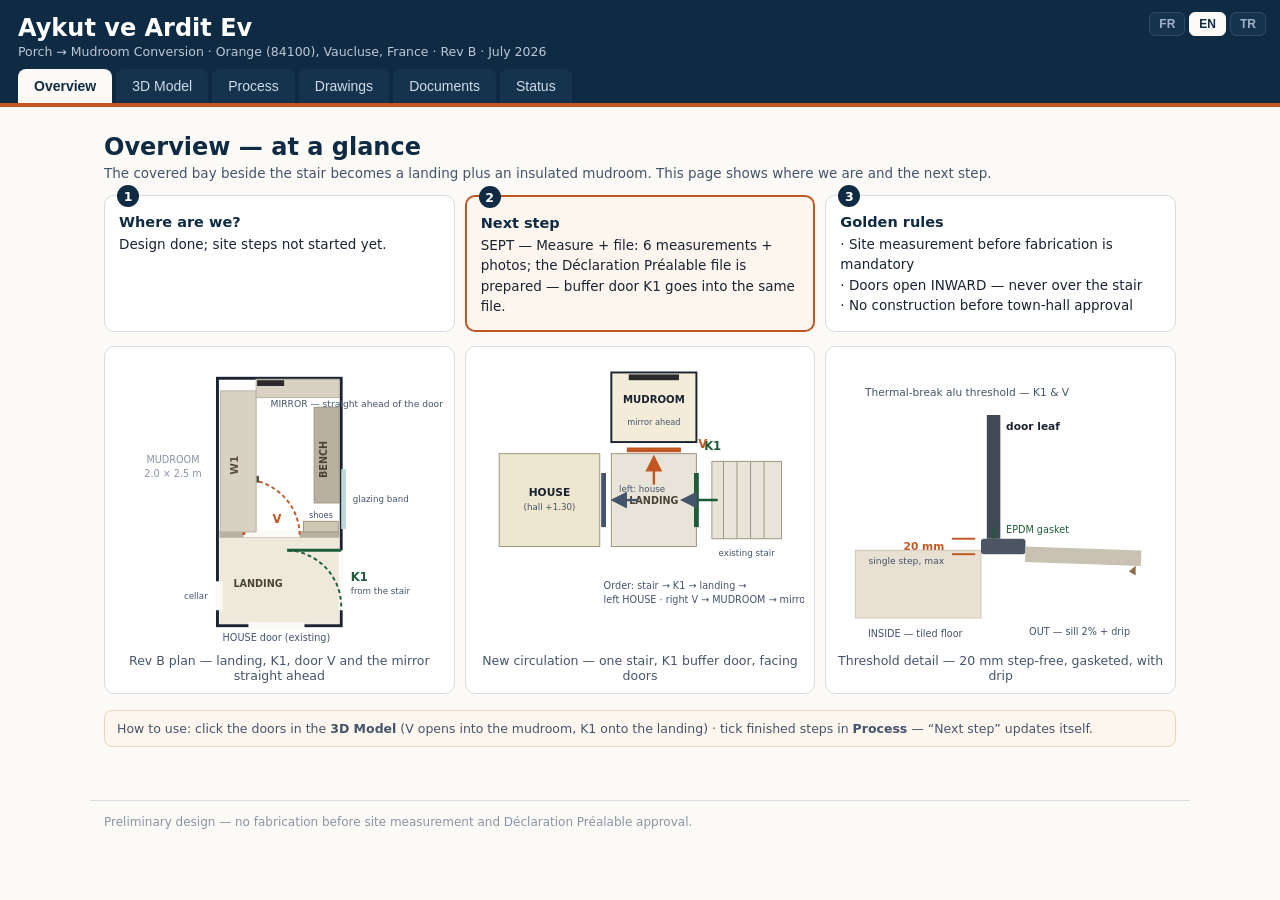
==== index.html @ 65306c1e "Portal yayın paketi: 2026-07-22T12:22Z" ====
<!DOCTYPE html>
<html lang="tr">
<head>
<meta charset="utf-8">
<meta name="viewport" content="width=device-width, initial-scale=1">
<meta name="robots" content="noindex">
<meta name="description" content="Aykut ve Ardit Ev — sundurma → vestiyer dönüşümü proje portalı (Orange, Fransa)">
<link rel="icon" href="data:image/svg+xml,<svg xmlns='http://www.w3.org/2000/svg' viewBox='0 0 16 16'><rect width='16' height='16' rx='3' fill='%230f2a43'/><rect x='4' y='6' width='8' height='7' fill='%23c05621'/></svg>">
<title>Aykut ve Ardit Ev — Proje Portalı</title>
<link rel="stylesheet" href="css/portal.css">
<script type="importmap">{"imports":{"three":"./vendor/three.module.js"}}</script>
</head>
<body>
<header>
  <div class="baslik">
    <h1 data-i="h1">Aykut ve Ardit Ev</h1>
    <p data-i="baslik.alt">Sundurma → Vestiyer Dönüşümü · Orange (84100), Vaucluse, Fransa · Rev B · Temmuz 2026</p>
  </div>
  <div id="dil-secici" aria-label="Langue / Language / Dil">
    <button data-dil="fr">FR</button><button data-dil="en">EN</button><button data-dil="tr" class="aktif">TR</button>
  </div>
  <nav id="sekmeler">
    <button data-tab="ozet" class="aktif" data-i="tab.ozet">Özet</button>
    <button data-tab="model" data-i="tab.model">3B Model</button>
    <button data-tab="surec" data-i="tab.surec">Süreç</button>
    <button data-tab="cizimler" data-i="tab.cizimler">Çizimler</button>
    <button data-tab="dokumanlar" data-i="tab.dokumanlar">Dokümanlar</button>
    <button data-tab="durum" data-i="tab.durum">Durum</button>
  </nav>
</header>

<main>
  <!-- ⓪ ÖZET -->
  <section id="tab-ozet" class="tab acik-tab">
    <h2 data-i="ozet.h">Özet — bir bakışta</h2>
    <p class="alt" data-i="ozet.alt">Merdiven yanındaki sundurma gözü; sahanlık + yalıtımlı vestiyer olarak dönüşüyor. Bu sayfa nerede olduğumuzu ve sıradaki adımı gösterir.</p>
    <div class="ozet-kartlar">
      <div class="ozet-kart"><div class="no">1</div><b data-i="ozet.k1">Neredeyiz?</b><span id="ozet-simdi">—</span></div>
      <div class="ozet-kart vurgu"><div class="no">2</div><b data-i="ozet.k2">Sıradaki adım</b><span id="ozet-sonraki">—</span></div>
      <div class="ozet-kart"><div class="no">3</div><b data-i="ozet.k3">Altın kurallar</b>
        <span data-i-html="ozet.kurallar">· İmalat öncesi yerinde ölçü şart<br>· Kapılar İÇE açılır — asla merdiven üzerine değil<br>· Belediye onayı gelmeden inşaat yok</span></div>
    </div>
    <div class="ozet-grid">
      <figure class="ozet-svg">
        <svg viewBox="0 0 340 300" role="img" aria-label="Rev B yerleşim krokisi — sahanlık ve vestiyer">
          <rect x="106" y="22" width="128" height="256" fill="#fff" stroke="#1a2332" stroke-width="3"/>
          <rect x="108" y="186" width="124" height="90" fill="#efe9dc"/>
          <text x="148" y="238" font-size="10" text-anchor="middle" fill="#4a4335" font-weight="700" data-i="svg.sahanlik">SAHANLIK</text>
          <rect x="108" y="180" width="124" height="7" fill="#b9b1a0"/>
          <line x1="133" y1="183" x2="191" y2="183" stroke="#fbfaf7" stroke-width="7"/>
          <line x1="133" y1="184" x2="145" y2="128" stroke="#c05621" stroke-width="3"/>
          <path d="M191 184 A58 58 0 0 0 145 128" fill="none" stroke="#c05621" stroke-width="2" stroke-dasharray="4 3"/>
          <rect x="142" y="123" width="7" height="7" fill="#5a5044"/>
          <text x="163" y="172" font-size="12" fill="#c05621" font-weight="700">V</text>
          <path d="M234 262 L234 200" stroke="#fbfaf7" stroke-width="5"/>
          <line x1="234" y1="200" x2="178" y2="200" stroke="#1d5c38" stroke-width="3"/>
          <path d="M234 258 A58 58 0 0 0 178 200" fill="none" stroke="#1d5c38" stroke-width="2" stroke-dasharray="4 3"/>
          <text x="244" y="232" font-size="12" fill="#1d5c38" font-weight="800">K1</text>
          <text x="244" y="245" font-size="9" fill="#44546a" data-i="svg.merdivenden">merdivenden</text>
          <path d="M138 278 L196 278" stroke="#fbfaf7" stroke-width="7"/>
          <text x="167" y="294" font-size="10" text-anchor="middle" fill="#44546a" data-i="svg.evKapisi">EV kapısı (mevcut)</text>
          <path d="M108 232 L108 262" stroke="#fbfaf7" stroke-width="7"/>
          <text x="96" y="250" font-size="9" text-anchor="end" fill="#44546a" data-i="svg.kiler">kiler</text>
          <rect x="109" y="35" width="37" height="146" fill="#d8d2c4" stroke="#b9b1a0"/>
          <text x="127" y="112" font-size="11" text-anchor="middle" transform="rotate(-90 127 112)" fill="#5a5044" font-weight="700">W1</text>
          <rect x="206" y="52" width="26" height="99" fill="#b9b1a0" stroke="#9d947f"/>
          <text x="219" y="106" font-size="10" text-anchor="middle" transform="rotate(-90 219 106)" fill="#4a4335" font-weight="700" data-i="svg.bank">BANK</text>
          <rect x="195" y="170" width="36" height="11" fill="#cfc6b4" stroke="#9d947f"/>
          <text x="213" y="167" font-size="8.5" text-anchor="middle" fill="#44546a" data-i="svg.ayakkabi">ayakkabı</text>
          <rect x="146" y="23" width="86" height="19" fill="#d8d2c4" stroke="#b9b1a0"/>
          <rect x="147" y="24" width="28" height="6" fill="#2b2b2e"/>
          <text x="161" y="52" font-size="9.5" fill="#44546a" data-i="svg.aynaKarsi">AYNA — kapının tam karşısı</text>
          <rect x="234" y="116" width="5" height="62" fill="#bcd9d6"/>
          <text x="246" y="150" font-size="9" fill="#44546a" data-i="svg.camBant">cam bant</text>
          <text x="60" y="110" font-size="10" fill="#8a93a3" text-anchor="middle" data-i="svg.vestiyer">VESTİYER</text>
          <text x="60" y="124" font-size="10" fill="#8a93a3" text-anchor="middle" data-i="svg.vestiyerOlcu">2.0 × 2.5 m</text>
        </svg>
        <figcaption data-i="ozet.cap1">Rev B planı — sahanlık, K1, V kapısı ve tam karşıda ayna</figcaption>
      </figure>
      <figure class="ozet-svg">
        <svg viewBox="0 0 340 300" role="img" aria-label="Yeni sirkülasyon şeması">
          <rect x="24" y="100" width="104" height="96" fill="#efe6cf" stroke="#9d947f"/>
          <text x="76" y="144" font-size="11" text-anchor="middle" fill="#1a2332" font-weight="700" data-i="svg.ev">EV</text>
          <text x="76" y="158" font-size="9" text-anchor="middle" fill="#44546a" data-i="svg.evHall">(hall +1.30)</text>
          <rect x="140" y="100" width="88" height="96" fill="#e8e4da" stroke="#9d947f"/>
          <text x="184" y="152" font-size="10" text-anchor="middle" fill="#4a4335" font-weight="700" data-i="svg.sahanlik">SAHANLIK</text>
          <rect x="140" y="16" width="88" height="72" fill="#f3ecd8" stroke="#1a2332" stroke-width="2"/>
          <text x="184" y="48" font-size="10.5" text-anchor="middle" fill="#1a2332" font-weight="700" data-i="svg.vestiyer">VESTİYER</text>
          <rect x="158" y="18" width="52" height="6" fill="#2b2b2e"/>
          <text x="184" y="70" font-size="8.5" text-anchor="middle" fill="#44546a" data-i="svg.aynaKarsida">ayna karşıda</text>
          <rect x="244" y="108" width="72" height="80" fill="#e8e4da" stroke="#9d947f"/>
          <g stroke="#9d947f"><line x1="256" y1="108" x2="256" y2="188"/><line x1="270" y1="108" x2="270" y2="188"/>
          <line x1="284" y1="108" x2="284" y2="188"/><line x1="298" y1="108" x2="298" y2="188"/></g>
          <text x="280" y="206" font-size="9" text-anchor="middle" fill="#44546a" data-i="svg.mevcutMerdiven">mevcut merdiven</text>
          <line x1="228" y1="120" x2="228" y2="176" stroke="#1d5c38" stroke-width="5"/>
          <text x="236" y="96" font-size="12" fill="#1d5c38" font-weight="800">K1</text>
          <path d="M250 148 L216 148" stroke="#1d5c38" stroke-width="2.5" marker-end="url(#ok1)"/>
          <line x1="132" y1="120" x2="132" y2="176" stroke="#44546a" stroke-width="5"/>
          <path d="M168 148 L144 148" stroke="#44546a" stroke-width="2.5" marker-end="url(#ok1)"/>
          <text x="148" y="140" font-size="9" fill="#44546a" data-i="svg.solaEv">sola: ev</text>
          <line x1="156" y1="96" x2="212" y2="96" stroke="#c05621" stroke-width="5"/>
          <text x="230" y="94" font-size="12" fill="#c05621" font-weight="700">V</text>
          <path d="M184 132 L184 106" stroke="#c05621" stroke-width="2.5" marker-end="url(#ok2)"/>
          <text x="132" y="240" font-size="10" fill="#44546a" data-i="svg.sira1">Sıra: merdiven → K1 → sahanlık →</text>
          <text x="132" y="254" font-size="10" fill="#44546a" data-i="svg.sira2">sola EV · sağa V → VESTİYER → ayna</text>
          <defs>
            <marker id="ok1" markerWidth="7" markerHeight="7" refX="5" refY="3.5" orient="auto"><path d="M0 0 L7 3.5 L0 7 z" fill="#44546a"/></marker>
            <marker id="ok2" markerWidth="7" markerHeight="7" refX="5" refY="3.5" orient="auto"><path d="M0 0 L7 3.5 L0 7 z" fill="#c05621"/></marker>
          </defs>
        </svg>
        <figcaption data-i="ozet.cap2">Yeni sirkülasyon — tek merdiven, K1 rüzgarlık kapısı, karşılıklı kapılar</figcaption>
      </figure>
      <figure class="ozet-svg">
        <svg viewBox="0 0 340 300" role="img" aria-label="Eşik detayı kesiti">
          <rect x="20" y="200" width="130" height="70" fill="#e8e0d2" stroke="#cfc6b4"/>
          <text x="82" y="290" font-size="10" text-anchor="middle" fill="#44546a" data-i="svg.icKaro">İÇ — karo zemin</text>
          <rect x="150" y="188" width="46" height="16" rx="3" fill="#4b5563"/>
          <rect x="196" y="196" width="120" height="16" fill="#c9c2b2" transform="rotate(2 196 196)"/>
          <path d="M310 216 l0 10 l-7 -4 z" fill="#8d6a4a"/>
          <text x="252" y="288" font-size="10" text-anchor="middle" fill="#44546a" data-i="svg.disDenizlik">DIŞ — denizlik %2 eğim + damlalık</text>
          <rect x="156" y="60" width="14" height="128" fill="#3f4a55"/>
          <text x="176" y="76" font-size="11" fill="#1a2332" font-weight="700" data-i="svg.kapiKanadi">kapı kanadı</text>
          <line x1="163" y1="188" x2="163" y2="176" stroke="#1d5c38" stroke-width="2"/>
          <text x="176" y="182" font-size="10" fill="#1d5c38" data-i="svg.epdm">EPDM conta</text>
          <path d="M120 204 h24" stroke="#c05621" stroke-width="2"/>
          <path d="M120 188 h24" stroke="#c05621" stroke-width="2"/>
          <text x="112" y="200" font-size="11" text-anchor="end" fill="#c05621" font-weight="700">20 mm</text>
          <text x="112" y="214" font-size="9.5" text-anchor="end" fill="#44546a" data-i="svg.tekBasamak">tek basamak, max</text>
          <text x="30" y="40" font-size="11" fill="#44546a" data-i="svg.esikKural">Alüminyum termik eşik profili — K1 ve V'de aynı kural</text>
        </svg>
        <figcaption data-i="ozet.cap3">Eşik detayı — 20 mm engelsiz, contalı, damlalıklı</figcaption>
      </figure>
    </div>
    <p class="not" data-i-html="ozet.nasil">Nasıl kullanılır: <b>3B Model</b>'de kapılara tıklayın (V vestiyere, K1 sahanlığa İÇE açılır) · <b>Süreç</b>'te biten adımları işaretleyin, buradaki “Sıradaki adım” kendini günceller.</p>
  </section>

  <!-- ① 3B MODEL -->
  <section id="tab-model" class="tab">
    <div id="model-arac">
      <div class="grup">
        <button id="btn-ic" class="aktif" data-i="model.ic">İç mekân</button>
        <button id="btn-dis" data-i="model.dis">Dış cephe</button>
      </div>
      <div class="grup">
        <button id="btn-cephe" hidden data-i="model.once">Önce / Sonra</button>
        <button id="btn-kapi" data-i="model.kapiV">Kapı V</button>
        <button id="btn-d3" data-i="model.kapiK1">Kapı K1</button>
      </div>
      <div class="grup" id="preset-grup">
        <button data-preset="k1" class="aktif" data-i="model.pk1">K1'den</button>
        <button data-preset="ayna" data-i="model.payna">Kapı→Ayna</button>
        <button data-preset="kus" data-i="model.pkus">Kuşbakışı</button>
      </div>
    </div>
    <div id="viewer"></div>
    <div id="model-durum" data-i="model.durum0">Sahanlık: karşıda mevcut EV kapısı, solda vestiyer kapısı V, sağda camlı K1 (merdivene çıkış). Kapılara tıklayın — V vestiyere, K1 sahanlığa İÇE açılır; hiçbiri merdiven üzerine açılmaz.</div>
  </section>

  <!-- ② SÜREÇ -->
  <section id="tab-surec" class="tab">
    <h2 data-i="surec.h">Süreç — Eylül'den Mart'a</h2>
    <p class="alt" data-i="surec.alt">Kutuları işaretledikçe ilerleme kaydedilir (bu tarayıcıda saklanır). Kaynak: Ev Sahibi Rehberi, sayfa 2.</p>
    <div id="ilerleme"><div id="ilerleme-cubuk"></div></div>
    <ol id="adimlar"></ol>
  </section>

  <!-- ③ ÇİZİMLER -->
  <section id="tab-cizimler" class="tab">
    <h2 data-i="cizim.h">İmalat Çizimleri</h2>
    <div class="cizim-bar">
      <button data-sayfa="1" data-i="cizim.b1">S-01 Yerleşim</button>
      <button data-sayfa="2" data-i="cizim.b2">S-02 W1 Görünüş</button>
      <button data-sayfa="3" data-i="cizim.b3">S-03 B1 + M1</button>
      <button data-sayfa="4" data-i="cizim.b4">S-04 Kesitler</button>
      <button data-sayfa="5" data-i="cizim.b5">S-05 Hırdavat</button>
    </div>
    <iframe id="cizim-goster" title="Çizim görüntüleyici"></iframe>
    <h3 data-i="cizim.cad">CAD (DXF) indirmeleri — mm, 1:1, R2010</h3>
    <ul class="dxf-liste">
      <li><a href="docs/cad/S01_Yerlesim.dxf" download>S01_Yerlesim.dxf</a> <span data-i="cizim.d1">— yerleşim planı</span></li>
      <li><a href="docs/cad/S02_W1_Gorunus.dxf" download>S02_W1_Gorunus.dxf</a> <span data-i="cizim.d2">— W1 gardırop görünüşü</span></li>
      <li><a href="docs/cad/S03_B1_Gorunus.dxf" download>S03_B1_Gorunus.dxf</a> <span data-i="cizim.d3">— B1 bank + M1 ayna duvarı</span></li>
      <li><a href="docs/cad/S04_Kesitler.dxf" download>S04_Kesitler.dxf</a> <span data-i="cizim.d4">— düşey kesitler</span></li>
      <li><a href="docs/cad/README_CAD.md" download>README_CAD.md</a> <span data-i="cizim.d5">— birim ve katman rehberi</span></li>
    </ul>
  </section>

  <!-- ④ DOKÜMANLAR -->
  <section id="tab-dokumanlar" class="tab">
    <h2 data-i="dok.h">Dokümanlar</h2>
    <div class="grup-baslik" id="dok-tr">Türkçe</div>
    <ul class="dok-liste">
      <li><a href="docs/Orange_Vestiyer_Donusum_Paketi_A3_TR.pdf">Tasarım ve Uygulama Dosyası (A3, 14 s.)</a><span>Tam paket: çizimler, iş sırası, izinler, maliyet, lojistik</span></li>
      <li><a href="docs/Orange_Vestiyer_Yonetici_Ozeti_A4_TR.pdf">Yönetici Özeti (A4, 2 s.)</a><span>Kararlar, rakamlar ve kurallar tek bakışta</span></li>
      <li><a href="docs/Shop_Drawings_Vestiyer_TR.pdf">İmalat Çizim Seti S-01…S-05 (A3)</a><span>Taşerona verilecek antetli pafta seti</span></li>
      <li><a href="docs/Ev_Sahibi_Rehberi_TR.pdf">Ev Sahibi Rehberi (A4, 5 s.)</a><span>Adım adım kontrol listeleri — mimar gerektirmez</span></li>
      <li><a href="docs/Dossier_DP_Planches_FR.pdf">Belediye DP paftaları (FR aslı, A3)</a><span>Resmî başvuru Fransızca aslıyla yapılır — DP2/DP3/DP4</span></li>
      <li><a href="docs/Sartname_KendinYap_TR.pdf">Kendin-Yap Şartnamesi (A4, 12 s.)</a><span>Malzeme kararları, yöntem beyanları, ustaya bırak listesi</span></li>
      <li><a href="docs/Ek_Sahanlik_Kapisi_D3_TR.pdf">Ek: Rüzgarlık Kapısı K1 + Eşik Detayları (A4, 2 s.)</a><span>Karar — güvenlik + ısı; kapı tipi, yön kuralı, eşik kesiti (eski kod: D3)</span></li>
    </ul>
    <div class="grup-baslik" lang="en" id="dok-en">English</div>
    <ul class="dok-liste">
      <li><a href="docs/Orange_Mudroom_Conversion_Pack_A3.pdf">Design &amp; Execution Pack (A3, 14 pp)</a><span>Full English pack — drawings, method, permits, costs</span></li>
      <li><a href="docs/Orange_Mudroom_Executive_Summary_A4.pdf">Executive Summary (A4, 2 pp)</a><span>Decisions and headline numbers</span></li>
      <li><a href="docs/Shop_Drawings_EN.pdf">Fabrication Drawings S-01…S-05 (A3)</a><span>Titled sheet set for the joiner</span></li>
      <li><a href="docs/Owner_Guide_EN.pdf">Owner's Guide (A4)</a><span>Step-by-step checklists</span></li>
      <li><a href="docs/SelfBuild_Spec_EN.pdf">Self-Build Specification (A4)</a><span>Materials, method statements, leave-to-pro list</span></li>
      <li><a href="docs/Dossier_DP_Planches_FR.pdf">Town-hall DP sheets (French original, A3)</a><span>The official submission is made with the French original</span></li>
    </ul>
    <div class="grup-baslik" lang="fr" id="dok-fr">Français</div>
    <ul class="dok-liste">
      <li><a href="docs/Dossier_DP_Planches_FR.pdf">Dossier DP — planches (A3)</a><span>DP2 plan de masse · DP3 coupe · DP4 façades · liste des pièces</span></li>
      <li><a href="docs/Dossier_Conception_A3_FR.pdf">Dossier de conception (A3, 14 p.)</a><span>Plans, méthode, autorisations, coûts</span></li>
      <li><a href="docs/Resume_A4_FR.pdf">Résumé (A4, 2 p.)</a><span>Décisions et chiffres clés</span></li>
      <li><a href="docs/Plans_Fabrication_FR.pdf">Plans de fabrication S-01…S-05 (A3)</a><span>Jeu de planches pour le menuisier</span></li>
      <li><a href="docs/Guide_Proprietaire_FR.pdf">Guide du propriétaire (A4)</a><span>Listes de contrôle pas à pas</span></li>
      <li><a href="docs/Cahier_AutoConstruction_FR.pdf">Cahier auto-construction (A4)</a><span>Matériaux, modes opératoires, à confier au pro</span></li>
    </ul>
    <p class="not" data-i="dok.not">Not: İhale/teklif dosyası ticari şartlar içerdiğinden bu portalda yayımlanmaz; firmalara e-posta ile gönderilir.</p>
  </section>

  <!-- ⑤ DURUM -->
  <section id="tab-durum" class="tab">
    <h2 data-i="durum.h">Proje Durumu</h2>
    <p class="alt" data-i="durum.alt">Bugüne kadar tamamlanan işler — en eskisi üstte, otomatik güncellenir.</p>
    <ol id="durum-liste"></ol>
  </section>
</main>

<footer data-i="footer">Ön tasarım — ölçüler yerinde doğrulanmadan ve Déclaration Préalable (ön izin bildirimi) onaylanmadan imalat yapılamaz.</footer>

<script type="module" src="js/portal.js"></script>
</body>
</html>
---- css/portal.css ----
:root{
  --navy:#0f2a43; --ink:#1a2332; --copper:#c05621; --paper:#f7f5f0;
  --slate:#44546a; --lgrey:#d7dbe2; --green:#1d5c38;
}
*{box-sizing:border-box}
html,body{margin:0;font-family:system-ui,-apple-system,"Segoe UI",sans-serif;color:var(--ink);background:#fbfaf7}
header{background:var(--navy);color:#fff;padding:14px 18px 0;border-bottom:4px solid var(--copper);position:relative}
#dil-secici{position:absolute;top:12px;right:14px;display:flex;gap:4px}
#dil-secici button{border:1px solid #2c4a68;background:#16334e;color:#9fb3c8;font-size:12px;font-weight:700;padding:4px 9px;border-radius:6px;cursor:pointer}
#dil-secici button.aktif{background:#fbfaf7;color:var(--navy);border-color:#fbfaf7}
.baslik h1{margin:0;font-size:clamp(17px,3.4vw,24px)}
.baslik p{margin:2px 0 10px;font-size:12.5px;color:#bcc8d6}
nav#sekmeler{display:flex;gap:4px;flex-wrap:wrap}
nav#sekmeler button{
  border:0;padding:9px 16px;font-size:14px;cursor:pointer;
  background:#16334e;color:#cfdce8;border-radius:8px 8px 0 0}
nav#sekmeler button.aktif{background:#fbfaf7;color:var(--navy);font-weight:700}
main{max-width:1100px;margin:0 auto;padding:16px 14px 40px}
.tab{display:none}
.tab.acik-tab{display:block}
h2{color:var(--navy);margin:10px 0 4px}
.alt{color:var(--slate);font-size:13.5px;margin:0 0 14px}

/* özet */
.ozet-kartlar{display:grid;grid-template-columns:repeat(auto-fit,minmax(240px,1fr));gap:10px;margin:14px 0}
.ozet-kart{background:#fff;border:1px solid var(--lgrey);border-radius:10px;padding:14px;position:relative}
.ozet-kart .no{position:absolute;top:-11px;left:12px;width:22px;height:22px;border-radius:50%;
  background:var(--navy);color:#fff;font-size:12.5px;font-weight:700;display:flex;align-items:center;justify-content:center}
.ozet-kart b{display:block;color:var(--navy);margin:4px 0 4px;font-size:14.5px}
.ozet-kart span{font-size:13.5px;color:var(--ink);line-height:1.5}
.ozet-kart.vurgu{border-color:var(--copper);border-width:2px;background:#fdf6ee}
.ozet-grid{display:grid;grid-template-columns:repeat(auto-fit,minmax(240px,1fr));gap:10px;margin:6px 0 4px}
.ozet-svg{margin:0;background:#fff;border:1px solid var(--lgrey);border-radius:10px;padding:10px}
.ozet-svg svg{width:100%;height:auto;display:block}
.ozet-svg figcaption{font-size:12.5px;color:var(--slate);text-align:center;padding-top:6px}

/* model */
#viewer{width:100%;height:min(66vh,560px);border-radius:10px;overflow:hidden;background:#2e2a26;touch-action:none}
#model-arac{display:flex;justify-content:space-between;gap:8px;margin:8px 0;flex-wrap:wrap}
#model-arac .grup{display:flex;gap:6px}
#model-arac button{border:1px solid var(--lgrey);background:#fff;padding:8px 14px;border-radius:8px;font-size:13.5px;cursor:pointer}
#model-arac button.aktif{background:var(--navy);color:#fff;border-color:var(--navy)}
#model-durum{margin-top:10px;background:#fff;border:1px solid var(--lgrey);border-left:4px solid var(--copper);
  padding:10px 14px;border-radius:8px;font-size:14px;line-height:1.45}
#model-durum.acik{border-left-color:var(--green);background:#f2f9f4}
.webgl-yok{padding:40px;text-align:center;font-size:17px;color:#eee}

/* süreç */
#ilerleme{height:10px;background:#e8e4da;border-radius:6px;margin-bottom:16px;overflow:hidden}
#ilerleme-cubuk{height:100%;width:0;background:var(--green);transition:width .3s}
#adimlar{list-style:none;padding:0;margin:0}
#adimlar li{display:flex;gap:12px;align-items:flex-start;background:#fff;border:1px solid var(--lgrey);
  border-radius:10px;padding:12px 14px;margin-bottom:10px}
#adimlar li.tamam{background:#f2f9f4;border-color:#bcd9c5}
#adimlar input{width:20px;height:20px;margin-top:2px;accent-color:var(--green);flex:none}
#adimlar .ay{font-weight:700;color:var(--green);font-size:12px;width:108px;flex:none;padding-top:3px}
#adimlar .icerik b{display:block;color:var(--navy)}
#adimlar .icerik span{font-size:13px;color:var(--slate)}

/* çizimler */
.cizim-bar{display:flex;gap:6px;flex-wrap:wrap;margin-bottom:8px}
.cizim-bar button{border:1px solid var(--lgrey);background:#fff;padding:8px 12px;border-radius:8px;cursor:pointer;font-size:13px}
.cizim-bar button.aktif{background:var(--navy);color:#fff}
#cizim-goster{width:100%;height:min(70vh,620px);border:1px solid var(--lgrey);border-radius:10px;background:#fff}
h3{color:var(--navy);margin:18px 0 6px;font-size:15px}
.dxf-liste{list-style:none;padding:0;margin:0;font-size:14px}
.dxf-liste li{padding:6px 0;border-bottom:1px solid #eee}
.dxf-liste a{color:var(--copper);font-weight:600;text-decoration:none}

/* dokümanlar */
.grup-baslik{font-weight:700;color:var(--copper);margin:18px 0 6px;text-transform:uppercase;font-size:12.5px;letter-spacing:.4px}
.dok-liste{list-style:none;padding:0;margin:0}
.dok-liste li{background:#fff;border:1px solid var(--lgrey);border-radius:10px;padding:12px 14px;margin-bottom:8px}
.dok-liste a{color:var(--navy);font-weight:700;text-decoration:none;font-size:15px}
.dok-liste span{display:block;font-size:13px;color:var(--slate);margin-top:2px}
.not{font-size:12.5px;color:var(--slate);background:#fdf6ee;border:1px solid #e8d5bf;border-radius:8px;padding:10px 12px;margin-top:16px}

/* durum */
#durum-liste{list-style:none;padding:0;margin:0;position:relative}
#durum-liste::before{content:"";position:absolute;left:9px;top:6px;bottom:6px;width:2px;background:var(--lgrey)}
#durum-liste li{position:relative;padding:0 0 16px 34px}
#durum-liste li::before{content:"";position:absolute;left:2px;top:4px;width:16px;height:16px;border-radius:50%;
  background:var(--green);border:3px solid #fbfaf7;box-shadow:0 0 0 1px var(--lgrey)}
#durum-liste .m{font-weight:700;color:var(--navy)}
#durum-liste .t{color:var(--slate);font-size:12.5px;margin-left:6px}
#durum-liste .o{font-size:14px}

footer{max-width:1100px;margin:0 auto;padding:14px;color:#8a93a3;font-size:12px;border-top:1px solid var(--lgrey)}
@media (max-width:480px){
  #viewer{height:56vh}
  #adimlar .ay{width:84px}
}
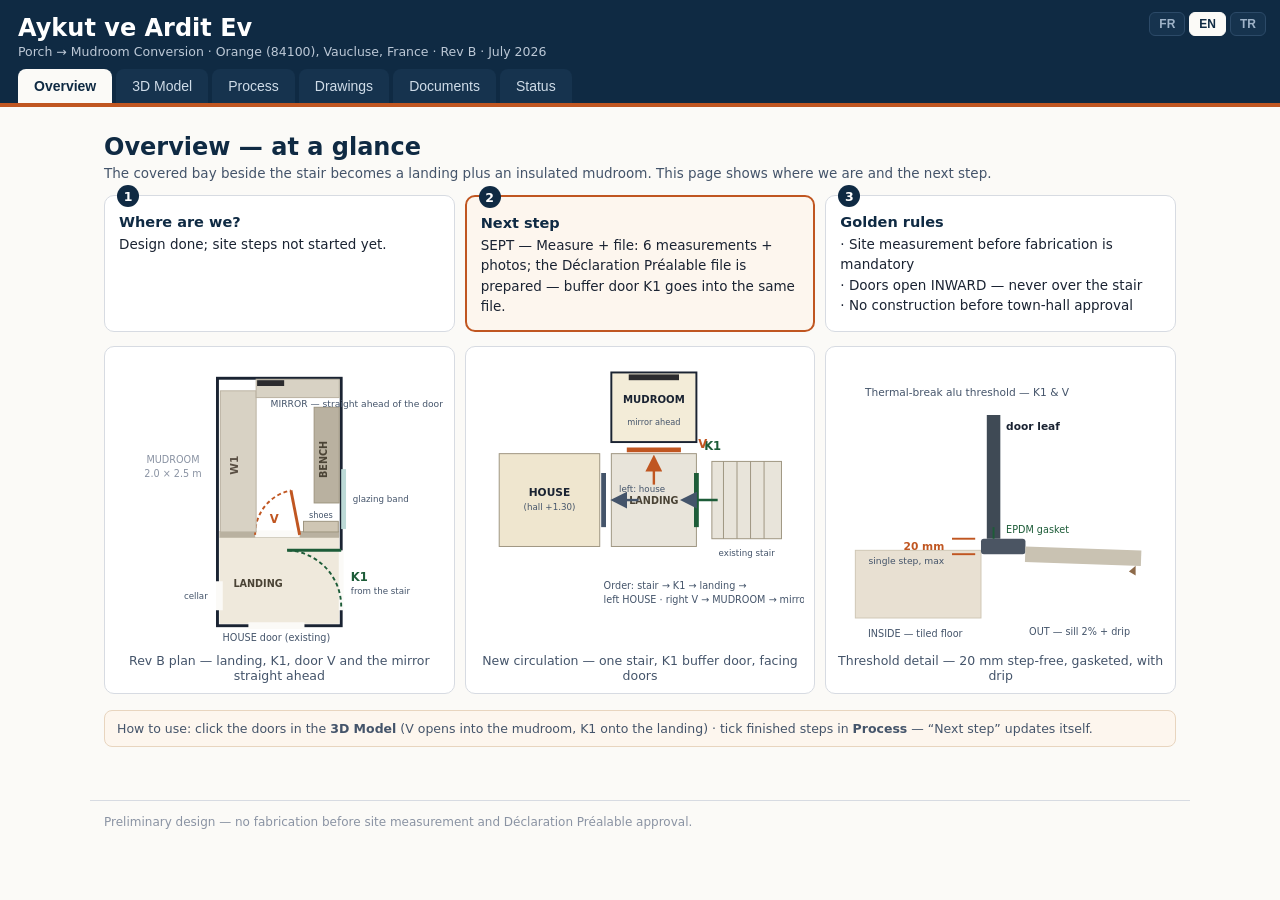
==== commit f5ca47c0: "Portal yayın paketi: 2026-07-22T12:53Z" ====
--- a/index.html
+++ b/index.html
@@ -47,11 +47,10 @@
           <rect x="108" y="186" width="124" height="90" fill="#efe9dc"/>
           <text x="148" y="238" font-size="10" text-anchor="middle" fill="#4a4335" font-weight="700" data-i="svg.sahanlik">SAHANLIK</text>
           <rect x="108" y="180" width="124" height="7" fill="#b9b1a0"/>
-          <line x1="133" y1="183" x2="191" y2="183" stroke="#fbfaf7" stroke-width="7"/>
-          <line x1="133" y1="184" x2="145" y2="128" stroke="#c05621" stroke-width="3"/>
-          <path d="M191 184 A58 58 0 0 0 145 128" fill="none" stroke="#c05621" stroke-width="2" stroke-dasharray="4 3"/>
-          <rect x="142" y="123" width="7" height="7" fill="#5a5044"/>
-          <text x="163" y="172" font-size="12" fill="#c05621" font-weight="700">V</text>
+          <line x1="145" y1="183" x2="191" y2="183" stroke="#fbfaf7" stroke-width="7"/>
+          <line x1="191" y1="184" x2="182" y2="138" stroke="#c05621" stroke-width="3"/>
+          <path d="M145 184 A46 46 0 0 1 182 138" fill="none" stroke="#c05621" stroke-width="2" stroke-dasharray="4 3"/>
+          <text x="160" y="172" font-size="12" fill="#c05621" font-weight="700">V</text>
           <path d="M234 262 L234 200" stroke="#fbfaf7" stroke-width="5"/>
           <line x1="234" y1="200" x2="178" y2="200" stroke="#1d5c38" stroke-width="3"/>
           <path d="M234 258 A58 58 0 0 0 178 200" fill="none" stroke="#1d5c38" stroke-width="2" stroke-dasharray="4 3"/>
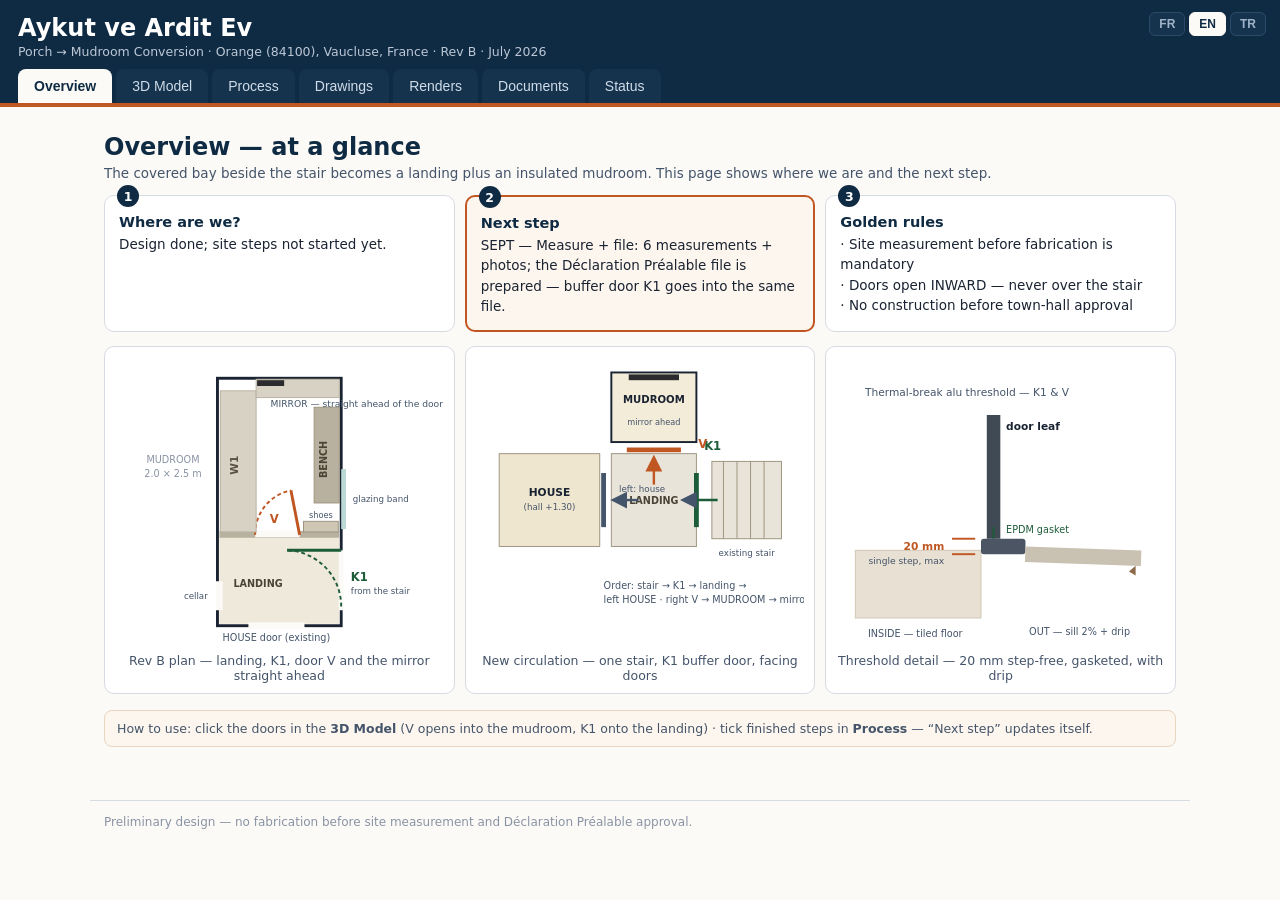
==== commit 5bef5b01: "Portal yayın paketi: 2026-07-22T13:52Z" ====
--- a/index.html
+++ b/index.html
@@ -24,6 +24,7 @@
     <button data-tab="model" data-i="tab.model">3B Model</button>
     <button data-tab="surec" data-i="tab.surec">Süreç</button>
     <button data-tab="cizimler" data-i="tab.cizimler">Çizimler</button>
+    <button data-tab="render" data-i="tab.render">Render</button>
     <button data-tab="dokumanlar" data-i="tab.dokumanlar">Dokümanlar</button>
     <button data-tab="durum" data-i="tab.durum">Durum</button>
   </nav>
@@ -184,6 +185,14 @@
     </ul>
   </section>
 
+  <!-- ③b RENDER (fotoreal galeri) -->
+  <section id="tab-render" class="tab">
+    <h2 data-i="render.h">Fotoreal Görseller</h2>
+    <p class="alt" data-i="render.alt">Her açı için: solda 3B model görünümü, sağda yapay zekâ ile üretilmiş fotoreal yorum.</p>
+    <div id="render-galeri" class="render-galeri"></div>
+    <p class="not" data-i="render.not">Fotoreal görseller illüstratiftir — ölçü ve imalat otoritesi çizimlerdedir.</p>
+  </section>
+
   <!-- ④ DOKÜMANLAR -->
   <section id="tab-dokumanlar" class="tab">
     <h2 data-i="dok.h">Dokümanlar</h2>
--- a/css/portal.css
+++ b/css/portal.css
@@ -90,3 +90,28 @@
   #viewer{height:56vh}
   #adimlar .ay{width:84px}
 }
+
+/* WP-D: 360° panorama çıkış düğmesi */
+#viewer { position: relative; }
+#pano-cikis {
+  position: absolute; top: 12px; right: 12px; z-index: 6;
+  padding: 11px 18px; min-height: 44px; border: 0; border-radius: 999px;
+  background: #c05621; color: #fff; font-size: 14.5px; font-weight: 600;
+  cursor: pointer; box-shadow: 0 2px 10px rgba(0,0,0,.35);
+}
+#pano-cikis:active { transform: scale(.97); }
+
+/* WP-F: fotoreal galeri */
+.render-galeri { display: flex; flex-direction: column; gap: 26px; margin-top: 14px; }
+.render-cift { display: grid; grid-template-columns: 1fr 1fr; gap: 10px; margin: 0; }
+.render-cift .render-rozet { grid-column: 1 / -1; display: grid; grid-template-columns: 1fr 1fr; gap: 10px; }
+.render-cift .render-rozet span { font-size: 12.5px; font-weight: 600; color: #5a6472;
+  text-transform: uppercase; letter-spacing: .04em; }
+.render-cift a { display: block; }
+.render-cift img { width: 100%; height: auto; border-radius: 8px; display: block;
+  background: #2e2a26; box-shadow: 0 1px 6px rgba(15,42,67,.18); }
+.render-cift figcaption { grid-column: 1 / -1; font-size: 13.5px; color: #44546a; margin-top: 2px; }
+@media (max-width: 700px) {
+  .render-cift { grid-template-columns: 1fr; }
+  .render-cift .render-rozet { display: none; }
+}
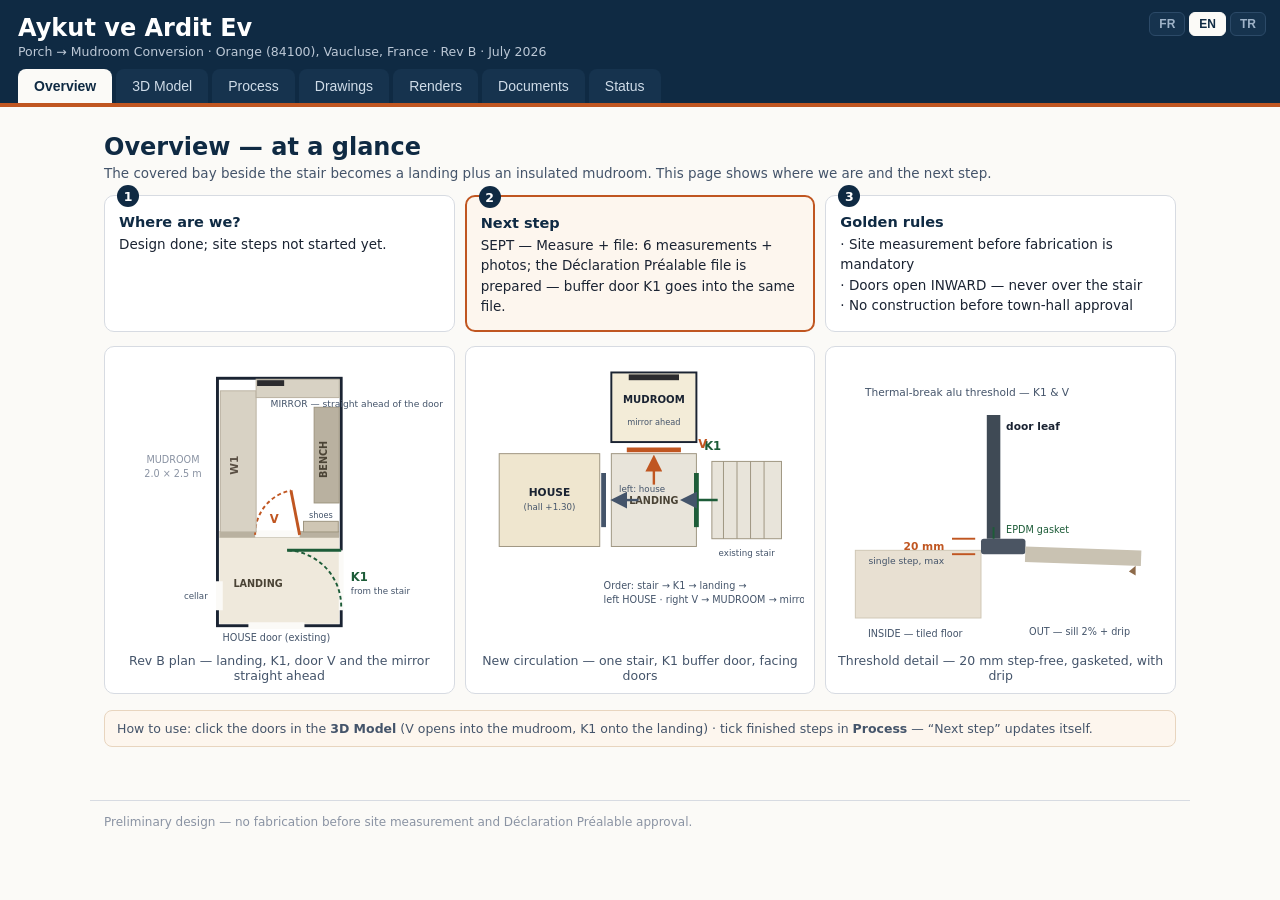
==== commit d20bbfdf: "Portal yayın paketi: 2026-07-22T19:16Z" ====
--- a/index.html
+++ b/index.html
@@ -70,8 +70,6 @@
           <rect x="146" y="23" width="86" height="19" fill="#d8d2c4" stroke="#b9b1a0"/>
           <rect x="147" y="24" width="28" height="6" fill="#2b2b2e"/>
           <text x="161" y="52" font-size="9.5" fill="#44546a" data-i="svg.aynaKarsi">AYNA — kapının tam karşısı</text>
-          <rect x="234" y="116" width="5" height="62" fill="#bcd9d6"/>
-          <text x="246" y="150" font-size="9" fill="#44546a" data-i="svg.camBant">cam bant</text>
           <text x="60" y="110" font-size="10" fill="#8a93a3" text-anchor="middle" data-i="svg.vestiyer">VESTİYER</text>
           <text x="60" y="124" font-size="10" fill="#8a93a3" text-anchor="middle" data-i="svg.vestiyerOlcu">2.0 × 2.5 m</text>
         </svg>
@@ -190,6 +188,7 @@
     <h2 data-i="render.h">Fotoreal Görseller</h2>
     <p class="alt" data-i="render.alt">Her açı için: solda 3B model görünümü, sağda yapay zekâ ile üretilmiş fotoreal yorum.</p>
     <div id="render-galeri" class="render-galeri"></div>
+    <p class="not" data-i="render.gercekNot">Dış Önce/Sonra çifti gerçek saha fotoğrafından üretilmiştir (Önce: temizlenmiş; Sonra: dönüşüm uygulanmış). İllüstratiftir.</p>
     <p class="not" data-i="render.not">Fotoreal görseller illüstratiftir — ölçü ve imalat otoritesi çizimlerdedir.</p>
   </section>
 
